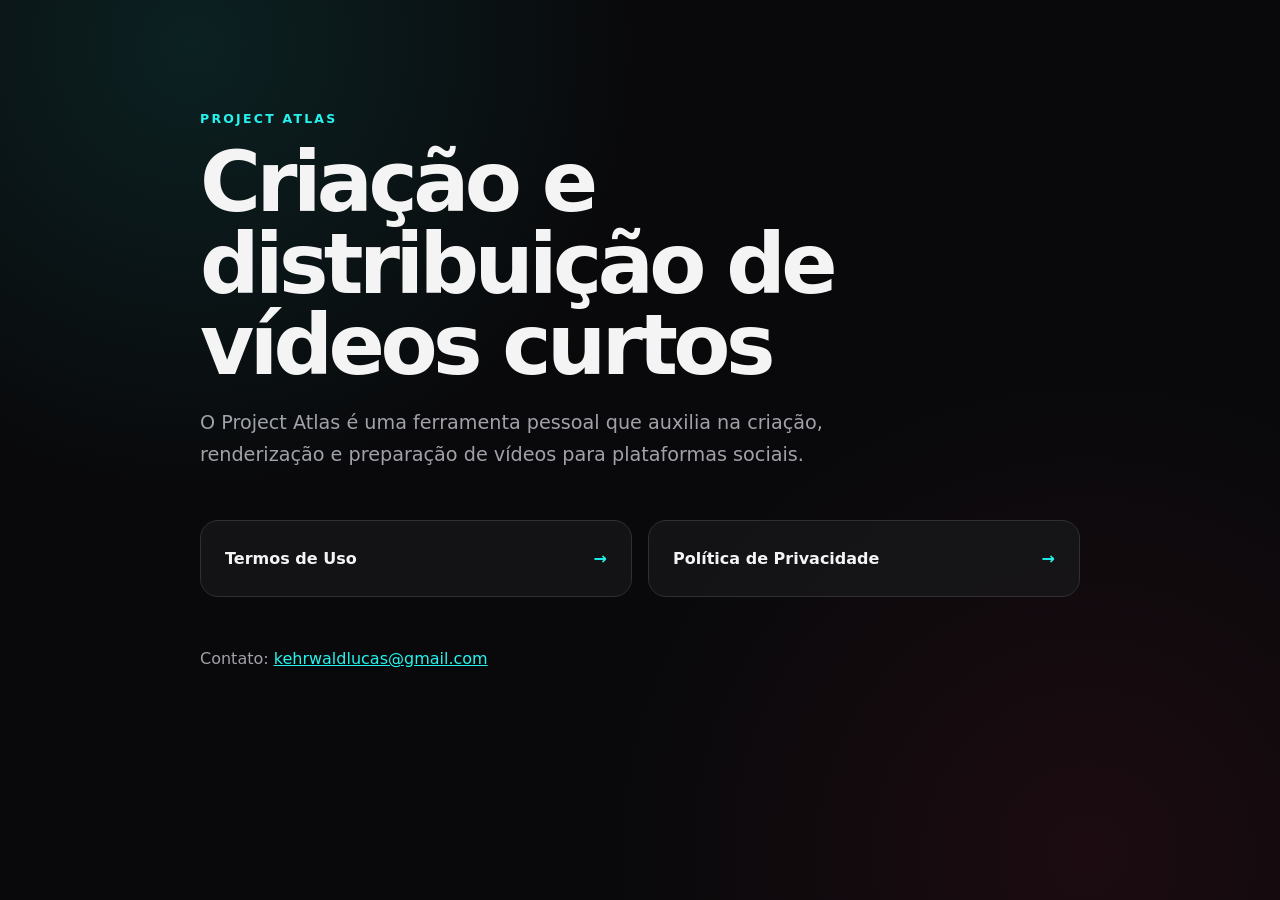
==== index.html @ b6b932c8 "Add files via upload" ====
<!doctype html>
<html lang="pt-BR">
<head>
  <meta charset="utf-8">
  <meta name="viewport" content="width=device-width, initial-scale=1">
  <title>Project Atlas</title>
  <meta name="description" content="Página oficial do Project Atlas, ferramenta pessoal de criação e envio de vídeos curtos.">
  <link rel="stylesheet" href="./styles.css">
</head>
<body>
  <main class="container">
    <p class="eyebrow">PROJECT ATLAS</p>
    <h1>Criação e distribuição de vídeos curtos</h1>
    <p class="lead">O Project Atlas é uma ferramenta pessoal que auxilia na criação, renderização e preparação de vídeos para plataformas sociais.</p>
    <nav class="cards" aria-label="Documentos legais">
      <a href="./terms/">Termos de Uso <span>→</span></a>
      <a href="./privacy/">Política de Privacidade <span>→</span></a>
    </nav>
    <p class="contact">Contato: <a href="mailto:kehrwaldlucas@gmail.com">kehrwaldlucas@gmail.com</a></p>
  </main>
</body>
</html>
---- styles.css ----
:root {
  color-scheme: dark;
  --bg: #09090b;
  --panel: #18181b;
  --text: #f4f4f5;
  --muted: #a1a1aa;
  --border: #2f2f35;
  --accent: #25f4ee;
  --accent-2: #fe2c55;
}

* { box-sizing: border-box; }

body {
  margin: 0;
  min-height: 100vh;
  background:
    radial-gradient(circle at 15% 5%, rgba(37, 244, 238, .10), transparent 28rem),
    radial-gradient(circle at 85% 95%, rgba(254, 44, 85, .08), transparent 30rem),
    var(--bg);
  color: var(--text);
  font-family: Inter, ui-sans-serif, system-ui, -apple-system, BlinkMacSystemFont, "Segoe UI", sans-serif;
  line-height: 1.7;
}

.container {
  width: min(880px, calc(100% - 40px));
  margin: 0 auto;
  padding: 96px 0;
}

.eyebrow {
  color: var(--accent);
  font-size: .78rem;
  font-weight: 800;
  letter-spacing: .18em;
}

h1 {
  max-width: 760px;
  margin: 12px 0 20px;
  font-size: clamp(2.4rem, 7vw, 5.2rem);
  line-height: .98;
  letter-spacing: -.055em;
}

.lead {
  max-width: 680px;
  color: var(--muted);
  font-size: 1.2rem;
}

.cards {
  display: grid;
  grid-template-columns: repeat(2, minmax(0, 1fr));
  gap: 16px;
  margin: 48px 0;
}

.cards a {
  display: flex;
  justify-content: space-between;
  padding: 24px;
  border: 1px solid var(--border);
  border-radius: 18px;
  background: rgba(24, 24, 27, .72);
  color: var(--text);
  text-decoration: none;
  font-weight: 700;
}

.cards a:hover { border-color: var(--accent); }
.cards span { color: var(--accent); }
.contact, .updated { color: var(--muted); }
a { color: var(--accent); }

.legal { max-width: 760px; padding-top: 64px; }
.legal h1 { font-size: clamp(2.5rem, 6vw, 4.5rem); }
.legal h2 { margin-top: 42px; font-size: 1.25rem; }
.legal p { color: #d4d4d8; }
.legal .updated { color: var(--muted); }
.back { display: inline-block; margin-bottom: 42px; text-decoration: none; }

@media (max-width: 640px) {
  .container { padding: 64px 0; }
  .cards { grid-template-columns: 1fr; }
}
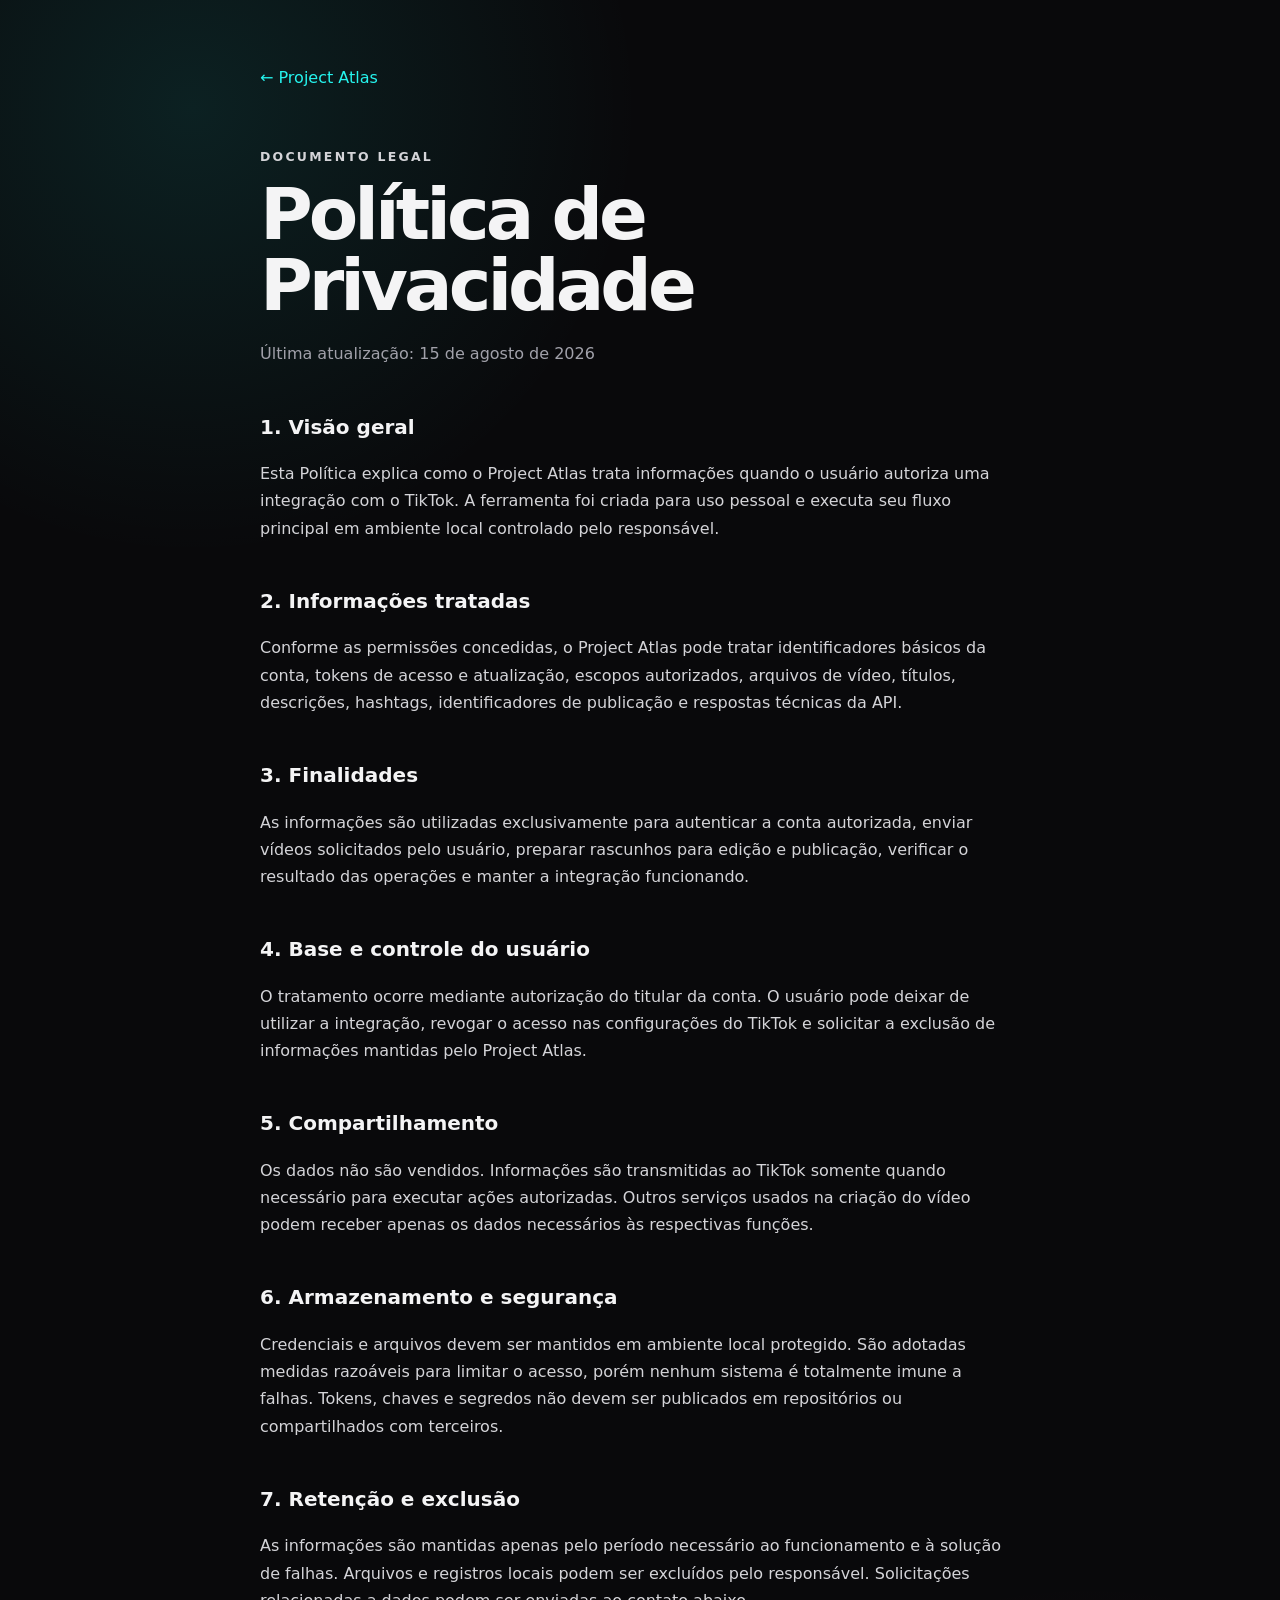
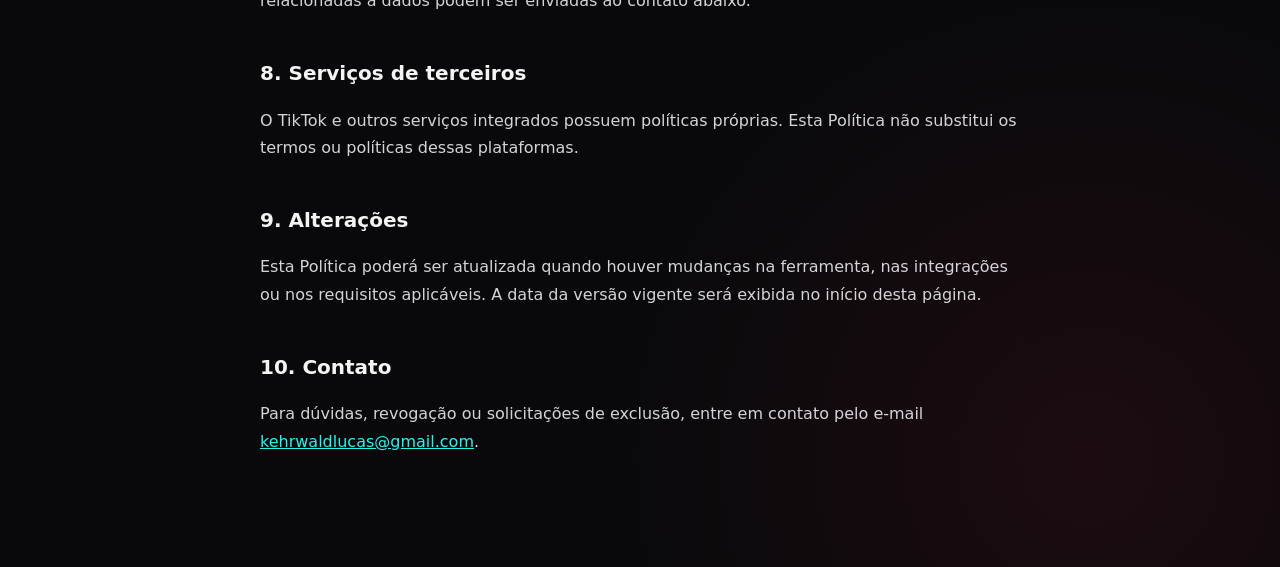
==== commit 1a0df9e3: "Add files via upload" ====
--- a/index.html
+++ b/index.html
@@ -3,20 +3,46 @@
 <head>
   <meta charset="utf-8">
   <meta name="viewport" content="width=device-width, initial-scale=1">
-  <title>Project Atlas</title>
-  <meta name="description" content="Página oficial do Project Atlas, ferramenta pessoal de criação e envio de vídeos curtos.">
-  <link rel="stylesheet" href="./styles.css">
+  <title>Política de Privacidade — Project Atlas</title>
+  <meta name="description" content="Política de Privacidade do Project Atlas.">
+  <link rel="stylesheet" href="../styles.css">
 </head>
 <body>
-  <main class="container">
-    <p class="eyebrow">PROJECT ATLAS</p>
-    <h1>Criação e distribuição de vídeos curtos</h1>
-    <p class="lead">O Project Atlas é uma ferramenta pessoal que auxilia na criação, renderização e preparação de vídeos para plataformas sociais.</p>
-    <nav class="cards" aria-label="Documentos legais">
-      <a href="./terms/">Termos de Uso <span>→</span></a>
-      <a href="./privacy/">Política de Privacidade <span>→</span></a>
-    </nav>
-    <p class="contact">Contato: <a href="mailto:kehrwaldlucas@gmail.com">kehrwaldlucas@gmail.com</a></p>
+  <main class="container legal">
+    <a class="back" href="../">← Project Atlas</a>
+    <p class="eyebrow">DOCUMENTO LEGAL</p>
+    <h1>Política de Privacidade</h1>
+    <p class="updated">Última atualização: 15 de agosto de 2026</p>
+
+    <h2>1. Visão geral</h2>
+    <p>Esta Política explica como o Project Atlas trata informações quando o usuário autoriza uma integração com o TikTok. A ferramenta foi criada para uso pessoal e executa seu fluxo principal em ambiente local controlado pelo responsável.</p>
+
+    <h2>2. Informações tratadas</h2>
+    <p>Conforme as permissões concedidas, o Project Atlas pode tratar identificadores básicos da conta, tokens de acesso e atualização, escopos autorizados, arquivos de vídeo, títulos, descrições, hashtags, identificadores de publicação e respostas técnicas da API.</p>
+
+    <h2>3. Finalidades</h2>
+    <p>As informações são utilizadas exclusivamente para autenticar a conta autorizada, enviar vídeos solicitados pelo usuário, preparar rascunhos para edição e publicação, verificar o resultado das operações e manter a integração funcionando.</p>
+
+    <h2>4. Base e controle do usuário</h2>
+    <p>O tratamento ocorre mediante autorização do titular da conta. O usuário pode deixar de utilizar a integração, revogar o acesso nas configurações do TikTok e solicitar a exclusão de informações mantidas pelo Project Atlas.</p>
+
+    <h2>5. Compartilhamento</h2>
+    <p>Os dados não são vendidos. Informações são transmitidas ao TikTok somente quando necessário para executar ações autorizadas. Outros serviços usados na criação do vídeo podem receber apenas os dados necessários às respectivas funções.</p>
+
+    <h2>6. Armazenamento e segurança</h2>
+    <p>Credenciais e arquivos devem ser mantidos em ambiente local protegido. São adotadas medidas razoáveis para limitar o acesso, porém nenhum sistema é totalmente imune a falhas. Tokens, chaves e segredos não devem ser publicados em repositórios ou compartilhados com terceiros.</p>
+
+    <h2>7. Retenção e exclusão</h2>
+    <p>As informações são mantidas apenas pelo período necessário ao funcionamento e à solução de falhas. Arquivos e registros locais podem ser excluídos pelo responsável. Solicitações relacionadas a dados podem ser enviadas ao contato abaixo.</p>
+
+    <h2>8. Serviços de terceiros</h2>
+    <p>O TikTok e outros serviços integrados possuem políticas próprias. Esta Política não substitui os termos ou políticas dessas plataformas.</p>
+
+    <h2>9. Alterações</h2>
+    <p>Esta Política poderá ser atualizada quando houver mudanças na ferramenta, nas integrações ou nos requisitos aplicáveis. A data da versão vigente será exibida no início desta página.</p>
+
+    <h2>10. Contato</h2>
+    <p>Para dúvidas, revogação ou solicitações de exclusão, entre em contato pelo e-mail <a href="mailto:kehrwaldlucas@gmail.com">kehrwaldlucas@gmail.com</a>.</p>
   </main>
 </body>
 </html>
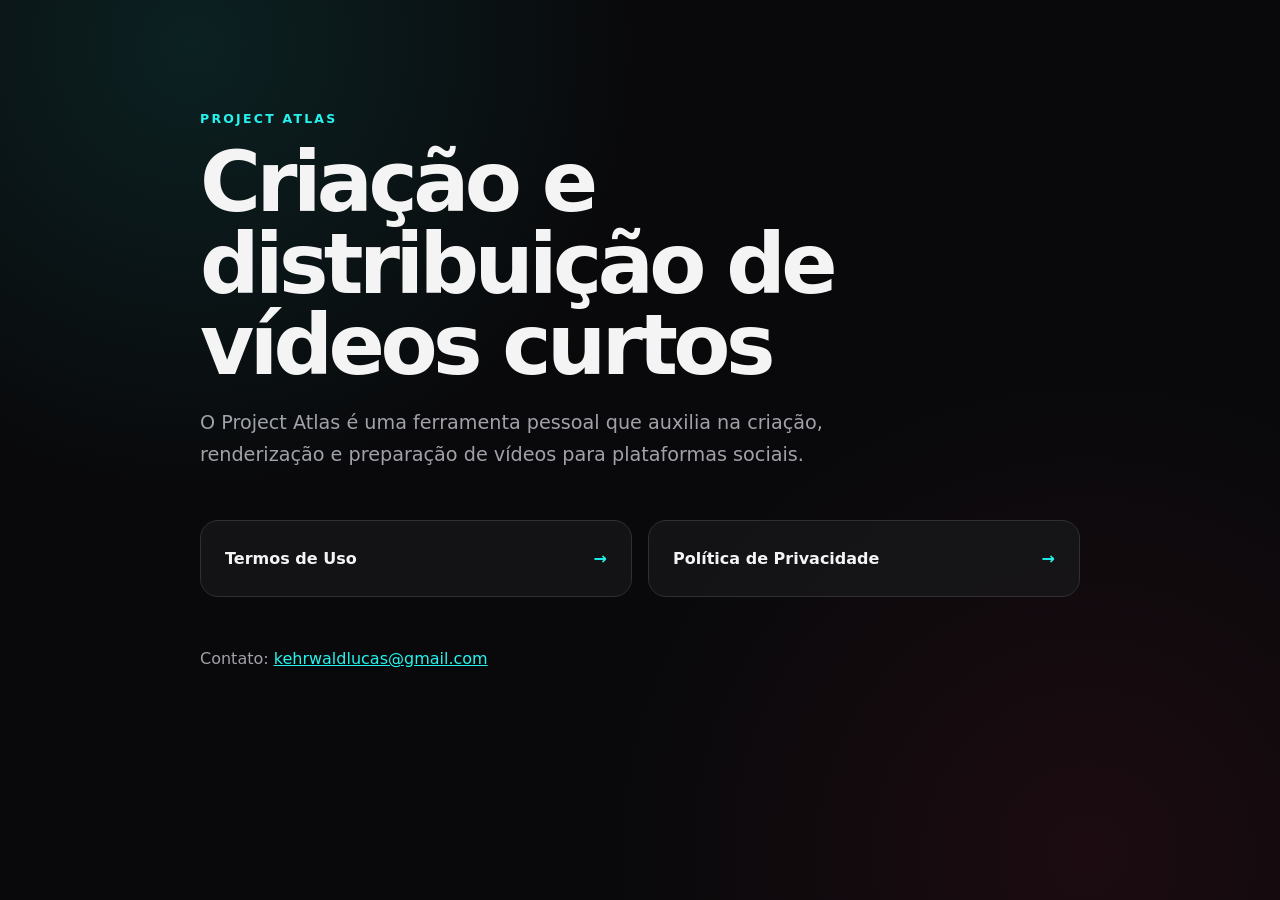
==== commit 4e8f0a57: "Add files via upload" ====
--- a/index.html
+++ b/index.html
@@ -3,46 +3,20 @@
 <head>
   <meta charset="utf-8">
   <meta name="viewport" content="width=device-width, initial-scale=1">
-  <title>Política de Privacidade — Project Atlas</title>
-  <meta name="description" content="Política de Privacidade do Project Atlas.">
-  <link rel="stylesheet" href="../styles.css">
+  <title>Project Atlas</title>
+  <meta name="description" content="Página oficial do Project Atlas, ferramenta pessoal de criação e envio de vídeos curtos.">
+  <link rel="stylesheet" href="./styles.css">
 </head>
 <body>
-  <main class="container legal">
-    <a class="back" href="../">← Project Atlas</a>
-    <p class="eyebrow">DOCUMENTO LEGAL</p>
-    <h1>Política de Privacidade</h1>
-    <p class="updated">Última atualização: 15 de agosto de 2026</p>
-
-    <h2>1. Visão geral</h2>
-    <p>Esta Política explica como o Project Atlas trata informações quando o usuário autoriza uma integração com o TikTok. A ferramenta foi criada para uso pessoal e executa seu fluxo principal em ambiente local controlado pelo responsável.</p>
-
-    <h2>2. Informações tratadas</h2>
-    <p>Conforme as permissões concedidas, o Project Atlas pode tratar identificadores básicos da conta, tokens de acesso e atualização, escopos autorizados, arquivos de vídeo, títulos, descrições, hashtags, identificadores de publicação e respostas técnicas da API.</p>
-
-    <h2>3. Finalidades</h2>
-    <p>As informações são utilizadas exclusivamente para autenticar a conta autorizada, enviar vídeos solicitados pelo usuário, preparar rascunhos para edição e publicação, verificar o resultado das operações e manter a integração funcionando.</p>
-
-    <h2>4. Base e controle do usuário</h2>
-    <p>O tratamento ocorre mediante autorização do titular da conta. O usuário pode deixar de utilizar a integração, revogar o acesso nas configurações do TikTok e solicitar a exclusão de informações mantidas pelo Project Atlas.</p>
-
-    <h2>5. Compartilhamento</h2>
-    <p>Os dados não são vendidos. Informações são transmitidas ao TikTok somente quando necessário para executar ações autorizadas. Outros serviços usados na criação do vídeo podem receber apenas os dados necessários às respectivas funções.</p>
-
-    <h2>6. Armazenamento e segurança</h2>
-    <p>Credenciais e arquivos devem ser mantidos em ambiente local protegido. São adotadas medidas razoáveis para limitar o acesso, porém nenhum sistema é totalmente imune a falhas. Tokens, chaves e segredos não devem ser publicados em repositórios ou compartilhados com terceiros.</p>
-
-    <h2>7. Retenção e exclusão</h2>
-    <p>As informações são mantidas apenas pelo período necessário ao funcionamento e à solução de falhas. Arquivos e registros locais podem ser excluídos pelo responsável. Solicitações relacionadas a dados podem ser enviadas ao contato abaixo.</p>
-
-    <h2>8. Serviços de terceiros</h2>
-    <p>O TikTok e outros serviços integrados possuem políticas próprias. Esta Política não substitui os termos ou políticas dessas plataformas.</p>
-
-    <h2>9. Alterações</h2>
-    <p>Esta Política poderá ser atualizada quando houver mudanças na ferramenta, nas integrações ou nos requisitos aplicáveis. A data da versão vigente será exibida no início desta página.</p>
-
-    <h2>10. Contato</h2>
-    <p>Para dúvidas, revogação ou solicitações de exclusão, entre em contato pelo e-mail <a href="mailto:kehrwaldlucas@gmail.com">kehrwaldlucas@gmail.com</a>.</p>
+  <main class="container">
+    <p class="eyebrow">PROJECT ATLAS</p>
+    <h1>Criação e distribuição de vídeos curtos</h1>
+    <p class="lead">O Project Atlas é uma ferramenta pessoal que auxilia na criação, renderização e preparação de vídeos para plataformas sociais.</p>
+    <nav class="cards" aria-label="Documentos legais">
+      <a href="./terms/">Termos de Uso <span>→</span></a>
+      <a href="./privacy/">Política de Privacidade <span>→</span></a>
+    </nav>
+    <p class="contact">Contato: <a href="mailto:kehrwaldlucas@gmail.com">kehrwaldlucas@gmail.com</a></p>
   </main>
 </body>
 </html>
